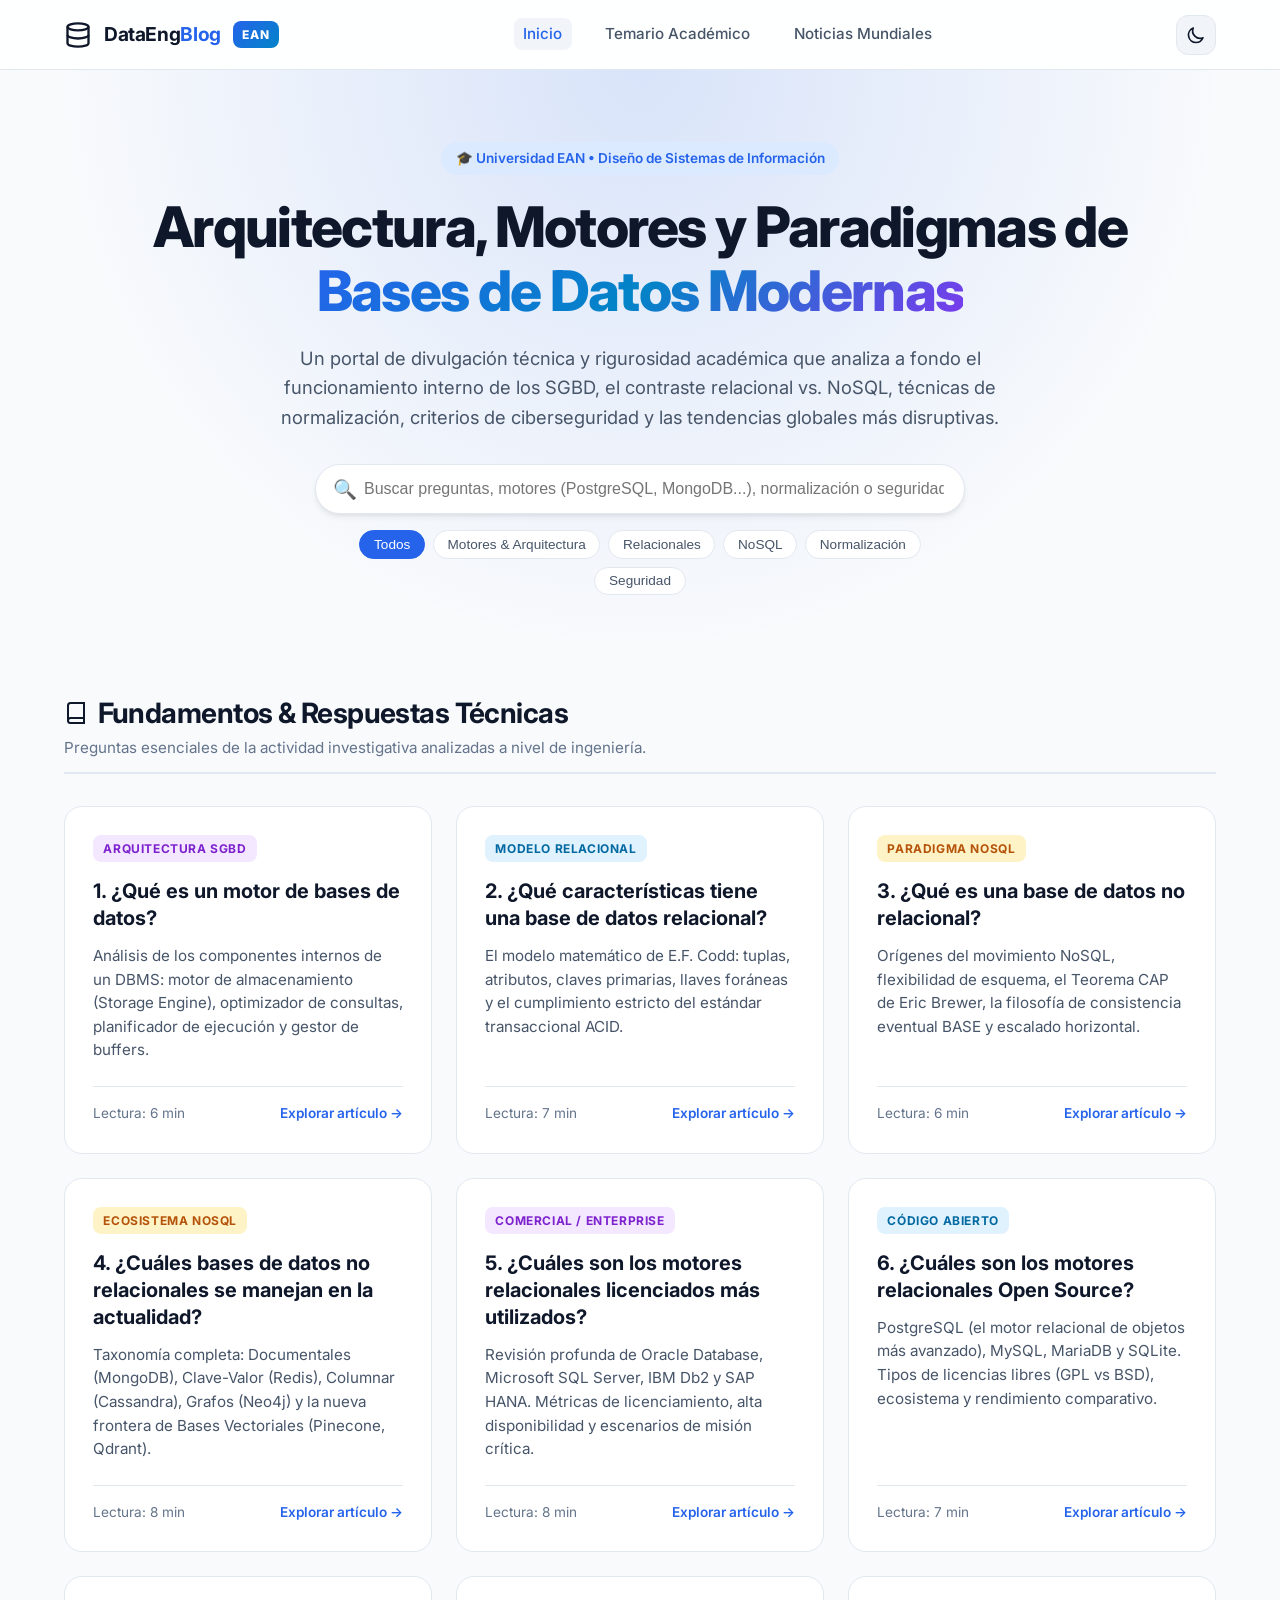
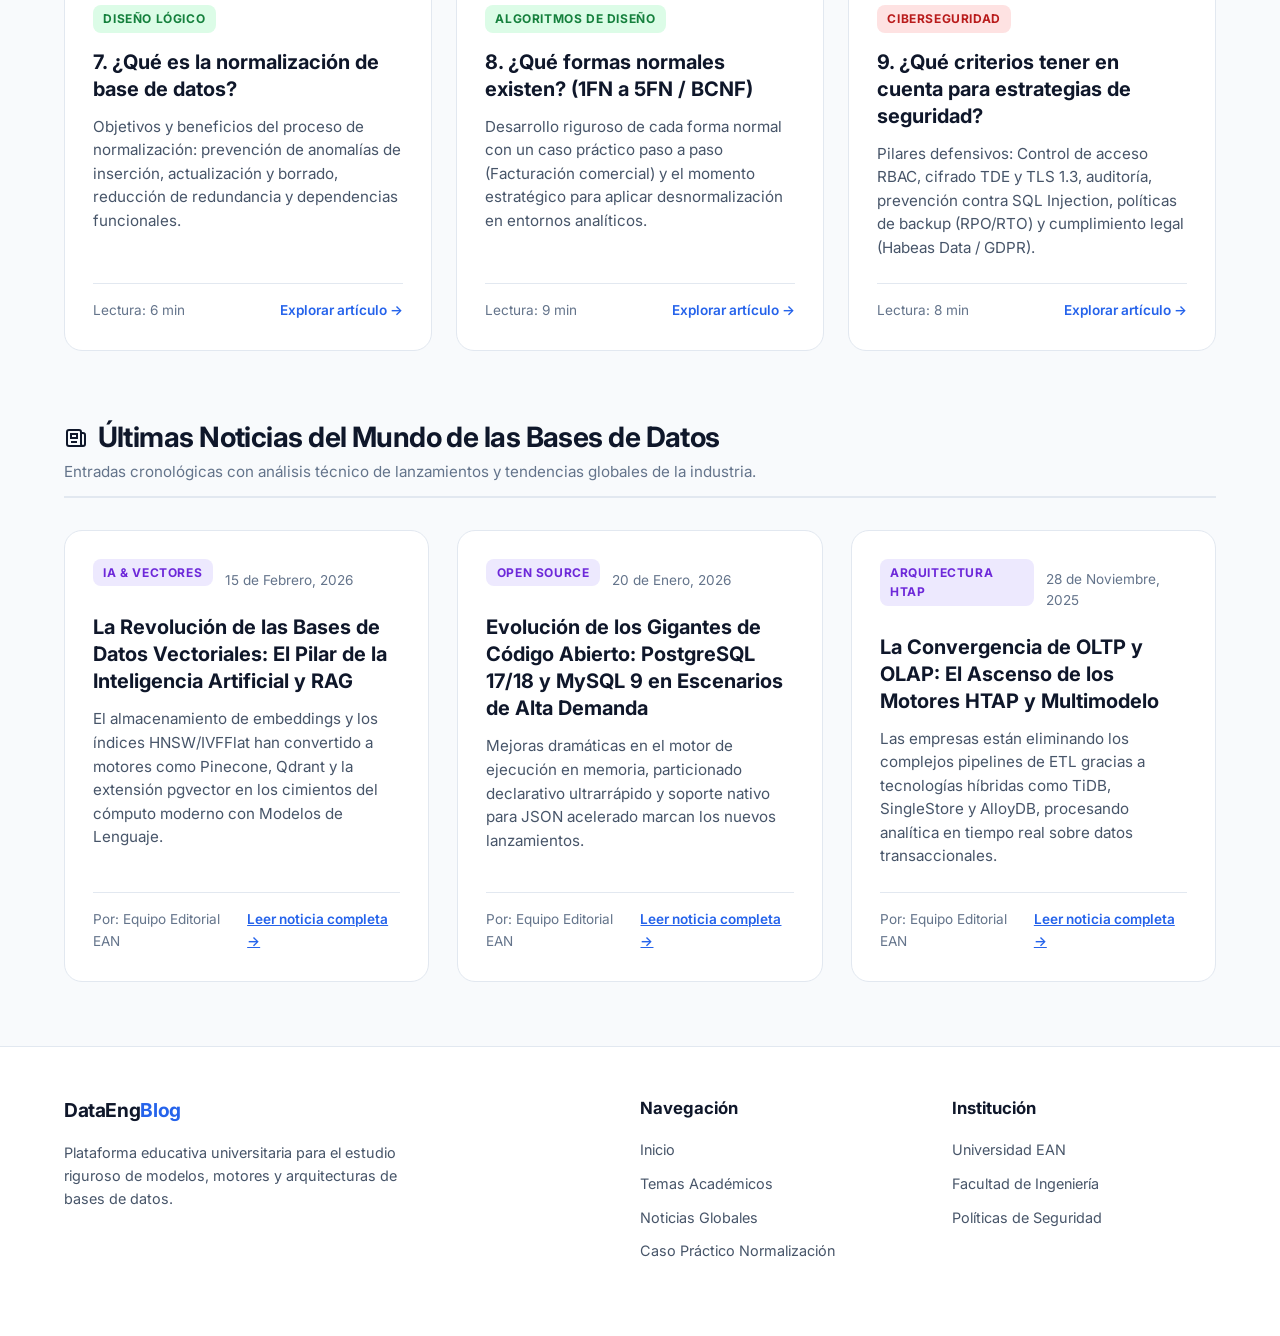
==== index.html @ cc728981 "creacion de blog" ====
<!DOCTYPE html>
<html lang="es" data-theme="light">
<head>
  <meta charset="UTF-8">
  <meta name="viewport" content="width=device-width, initial-scale=1.0">
  <title>DataEng Blog | Motores de Bases de Datos, Modelos y Seguridad — Universidad EAN</title>
  <meta name="description" content="Blog académico interactivo sobre arquitectura de motores de bases de datos, modelos relacionales y NoSQL, normalización, seguridad y últimas noticias tecnológicas.">
  <link rel="stylesheet" href="./css/styles.css">
  <link rel="preconnect" href="https://fonts.googleapis.com">
  <link rel="preconnect" href="https://fonts.gstatic.com" crossorigin>
  <link href="https://fonts.googleapis.com/css2?family=Inter:wght@400;500;600;700;800&family=JetBrains+Mono:wght@400;500;600&display=swap" rel="stylesheet">
</head>
<body>
  <div id="reading-progress"></div>

  <!-- Header -->
  <header class="site-header">
    <div class="container nav-wrapper">
      <a href="./index.html" class="brand">
        <svg width="28" height="28" viewBox="0 0 24 24" fill="none" stroke="currentColor" stroke-width="2">
          <ellipse cx="12" cy="5" rx="9" ry="3"></ellipse>
          <path d="M21 12c0 1.66-4 3-9 3s-9-1.34-9-3"></path>
          <path d="M3 5v14c0 1.66 4 3 9 3s9-1.34 9-3V5"></path>
        </svg>
        <span>DataEng<span style="color:var(--primary)">Blog</span></span>
        <span class="brand-badge">EAN</span>
      </a>

      <button class="menu-toggle" aria-label="Abrir menú" aria-expanded="false">☰</button>

      <ul class="nav-links">
        <li><a href="./index.html" class="nav-link active">Inicio</a></li>
        <li><a href="#temas-academicos" class="nav-link">Temario Académico</a></li>
        <li><a href="#noticias" class="nav-link">Noticias Mundiales</a></li>
      </ul>

      <div class="nav-actions">
        <button id="theme-toggle" class="theme-toggle-btn" aria-label="Cambiar tema">
          <svg width="20" height="20" fill="none" stroke="currentColor" viewBox="0 0 24 24"><path stroke-linecap="round" stroke-linejoin="round" stroke-width="2" d="M20.354 15.354A9 9 0 018.646 3.646 9.003 9.003 0 0012 21a9.003 9.003 0 008.354-5.646z"/></svg>
        </button>
      </div>
    </div>
  </header>

  <!-- Hero Section -->
  <main>
    <section class="hero">
      <div class="container">
        <div class="hero-tag">
          <span>🎓 Universidad EAN &bull; Diseño de Sistemas de Información</span>
        </div>
        <h1 class="hero-title">
          Arquitectura, Motores y Paradigmas de <br><span class="gradient-text">Bases de Datos Modernas</span>
        </h1>
        <p class="hero-subtitle">
          Un portal de divulgación técnica y rigurosidad académica que analiza a fondo el funcionamiento interno de los SGBD, el contraste relacional vs. NoSQL, técnicas de normalización, criterios de ciberseguridad y las tendencias globales más disruptivas.
        </p>

        <!-- Search & Filter Controls -->
        <div class="search-filter-box">
          <div class="search-input-wrapper">
            <span class="search-icon">🔍</span>
            <input type="text" id="topic-search" class="search-input" placeholder="Buscar preguntas, motores (PostgreSQL, MongoDB...), normalización o seguridad...">
          </div>
          <div class="filter-pills">
            <button class="filter-pill active" data-category="all">Todos</button>
            <button class="filter-pill" data-category="motores">Motores & Arquitectura</button>
            <button class="filter-pill" data-category="relacional">Relacionales</button>
            <button class="filter-pill" data-category="nosql">NoSQL</button>
            <button class="filter-pill" data-category="normalizacion">Normalización</button>
            <button class="filter-pill" data-category="seguridad">Seguridad</button>
          </div>
        </div>
      </div>
    </section>

    <!-- Academic Core Topics Section -->
    <section id="temas-academicos" class="container">
      <div class="section-header">
        <div>
          <h2 class="section-title">
            <svg width="24" height="24" fill="none" stroke="currentColor" stroke-width="2"><path d="M4 19.5A2.5 2.5 0 0 1 6.5 17H20"></path><path d="M6.5 2H20v20H6.5A2.5 2.5 0 0 1 4 19.5v-15A2.5 2.5 0 0 1 6.5 2z"></path></svg>
            Fundamentos & Respuestas Técnicas
          </h2>
          <p class="section-subtitle">Preguntas esenciales de la actividad investigativa analizadas a nivel de ingeniería.</p>
        </div>
      </div>

      <div class="cards-grid" id="topics-container">
        <!-- 1. Motor de bases de datos -->
        <a href="./paginas/motor-bd.html" class="card topic-card" data-category="motores">
          <span class="card-badge engines">Arquitectura SGBD</span>
          <h3 class="card-title">1. ¿Qué es un motor de bases de datos?</h3>
          <p class="card-excerpt">
            Análisis de los componentes internos de un DBMS: motor de almacenamiento (Storage Engine), optimizador de consultas, planificador de ejecución y gestor de buffers.
          </p>
          <div class="card-footer">
            <span>Lectura: 6 min</span>
            <span class="read-more-link">Explorar artículo &rarr;</span>
          </div>
        </a>

        <!-- 2. BD Relacional -->
        <a href="./paginas/bd-relacional.html" class="card topic-card" data-category="relacional">
          <span class="card-badge relational">Modelo Relacional</span>
          <h3 class="card-title">2. ¿Qué características tiene una base de datos relacional?</h3>
          <p class="card-excerpt">
            El modelo matemático de E.F. Codd: tuplas, atributos, claves primarias, llaves foráneas y el cumplimiento estricto del estándar transaccional ACID.
          </p>
          <div class="card-footer">
            <span>Lectura: 7 min</span>
            <span class="read-more-link">Explorar artículo &rarr;</span>
          </div>
        </a>

        <!-- 3. BD No Relacional -->
        <a href="./paginas/bd-no-relacional.html" class="card topic-card" data-category="nosql">
          <span class="card-badge nosql">Paradigma NoSQL</span>
          <h3 class="card-title">3. ¿Qué es una base de datos no relacional?</h3>
          <p class="card-excerpt">
            Orígenes del movimiento NoSQL, flexibilidad de esquema, el Teorema CAP de Eric Brewer, la filosofía de consistencia eventual BASE y escalado horizontal.
          </p>
          <div class="card-footer">
            <span>Lectura: 6 min</span>
            <span class="read-more-link">Explorar artículo &rarr;</span>
          </div>
        </a>

        <!-- 4. NoSQL en la actualidad -->
        <a href="./paginas/nosql-actualidad.html" class="card topic-card" data-category="nosql">
          <span class="card-badge nosql">Ecosistema NoSQL</span>
          <h3 class="card-title">4. ¿Cuáles bases de datos no relacionales se manejan en la actualidad?</h3>
          <p class="card-excerpt">
            Taxonomía completa: Documentales (MongoDB), Clave-Valor (Redis), Columnar (Cassandra), Grafos (Neo4j) y la nueva frontera de Bases Vectoriales (Pinecone, Qdrant).
          </p>
          <div class="card-footer">
            <span>Lectura: 8 min</span>
            <span class="read-more-link">Explorar artículo &rarr;</span>
          </div>
        </a>

        <!-- 5. Motores Relacionales Licenciados -->
        <a href="./paginas/motores-licenciados.html" class="card topic-card" data-category="relacional">
          <span class="card-badge engines">Comercial / Enterprise</span>
          <h3 class="card-title">5. ¿Cuáles son los motores relacionales licenciados más utilizados?</h3>
          <p class="card-excerpt">
            Revisión profunda de Oracle Database, Microsoft SQL Server, IBM Db2 y SAP HANA. Métricas de licenciamiento, alta disponibilidad y escenarios de misión crítica.
          </p>
          <div class="card-footer">
            <span>Lectura: 8 min</span>
            <span class="read-more-link">Explorar artículo &rarr;</span>
          </div>
        </a>

        <!-- 6. Motores Relacionales Open Source -->
        <a href="./paginas/motores-opensource.html" class="card topic-card" data-category="relacional">
          <span class="card-badge relational">Código Abierto</span>
          <h3 class="card-title">6. ¿Cuáles son los motores relacionales Open Source?</h3>
          <p class="card-excerpt">
            PostgreSQL (el motor relacional de objetos más avanzado), MySQL, MariaDB y SQLite. Tipos de licencias libres (GPL vs BSD), ecosistema y rendimiento comparativo.
          </p>
          <div class="card-footer">
            <span>Lectura: 7 min</span>
            <span class="read-more-link">Explorar artículo &rarr;</span>
          </div>
        </a>

        <!-- 7. Normalización -->
        <a href="./paginas/normalizacion.html" class="card topic-card" data-category="normalizacion">
          <span class="card-badge normalization">Diseño Lógico</span>
          <h3 class="card-title">7. ¿Qué es la normalización de base de datos?</h3>
          <p class="card-excerpt">
            Objetivos y beneficios del proceso de normalización: prevención de anomalías de inserción, actualización y borrado, reducción de redundancia y dependencias funcionales.
          </p>
          <div class="card-footer">
            <span>Lectura: 6 min</span>
            <span class="read-more-link">Explorar artículo &rarr;</span>
          </div>
        </a>

        <!-- 8. Formas Normales -->
        <a href="./paginas/formas-normales.html" class="card topic-card" data-category="normalizacion">
          <span class="card-badge normalization">Algoritmos de Diseño</span>
          <h3 class="card-title">8. ¿Qué formas normales existen? (1FN a 5FN / BCNF)</h3>
          <p class="card-excerpt">
            Desarrollo riguroso de cada forma normal con un caso práctico paso a paso (Facturación comercial) y el momento estratégico para aplicar desnormalización en entornos analíticos.
          </p>
          <div class="card-footer">
            <span>Lectura: 9 min</span>
            <span class="read-more-link">Explorar artículo &rarr;</span>
          </div>
        </a>

        <!-- 9. Criterios de Seguridad -->
        <a href="./paginas/seguridad-bd.html" class="card topic-card" data-category="seguridad">
          <span class="card-badge security">Ciberseguridad</span>
          <h3 class="card-title">9. ¿Qué criterios tener en cuenta para estrategias de seguridad?</h3>
          <p class="card-excerpt">
            Pilares defensivos: Control de acceso RBAC, cifrado TDE y TLS 1.3, auditoría, prevención contra SQL Injection, políticas de backup (RPO/RTO) y cumplimiento legal (Habeas Data / GDPR).
          </p>
          <div class="card-footer">
            <span>Lectura: 8 min</span>
            <span class="read-more-link">Explorar artículo &rarr;</span>
          </div>
        </a>
      </div>
    </section>

    <!-- News Feed Section -->
    <section id="noticias" class="container">
      <div class="section-header">
        <div>
          <h2 class="section-title">
            <svg width="24" height="24" fill="none" stroke="currentColor" stroke-width="2"><path d="M19 20H5a2 2 0 0 1-2-2V6a2 2 0 0 1 2-2h10a2 2 0 0 1 2 2v1m2 13a2 2 0 0 1-2-2V7m2 13a2 2 0 0 0 2-2V9a2 2 0 0 0-2-2h-2m-4-3H9M7 16h6M7 8h6v4H7V8z"></path></svg>
            Últimas Noticias del Mundo de las Bases de Datos
          </h2>
          <p class="section-subtitle">Entradas cronológicas con análisis técnico de lanzamientos y tendencias globales de la industria.</p>
        </div>
      </div>

      <div class="news-grid">
        <!-- Noticia 1 -->
        <article class="news-card">
          <div class="news-meta">
            <span class="card-badge news">IA & Vectores</span>
            <time datetime="2026-02-15">15 de Febrero, 2026</time>
          </div>
          <h3 class="card-title">
            <a href="./noticias/noticia-1-vector-databases.html" style="text-decoration:none; color:inherit;">
              La Revolución de las Bases de Datos Vectoriales: El Pilar de la Inteligencia Artificial y RAG
            </a>
          </h3>
          <p class="card-excerpt">
            El almacenamiento de embeddings y los índices HNSW/IVFFlat han convertido a motores como Pinecone, Qdrant y la extensión pgvector en los cimientos del cómputo moderno con Modelos de Lenguaje.
          </p>
          <div class="card-footer">
            <span>Por: Equipo Editorial EAN</span>
            <a href="./noticias/noticia-1-vector-databases.html" class="read-more-link">Leer noticia completa &rarr;</a>
          </div>
        </article>

        <!-- Noticia 2 -->
        <article class="news-card">
          <div class="news-meta">
            <span class="card-badge news">Open Source</span>
            <time datetime="2026-01-20">20 de Enero, 2026</time>
          </div>
          <h3 class="card-title">
            <a href="./noticias/noticia-2-postgresql-mysql-evolucion.html" style="text-decoration:none; color:inherit;">
              Evolución de los Gigantes de Código Abierto: PostgreSQL 17/18 y MySQL 9 en Escenarios de Alta Demanda
            </a>
          </h3>
          <p class="card-excerpt">
            Mejoras dramáticas en el motor de ejecución en memoria, particionado declarativo ultrarrápido y soporte nativo para JSON acelerado marcan los nuevos lanzamientos.
          </p>
          <div class="card-footer">
            <span>Por: Equipo Editorial EAN</span>
            <a href="./noticias/noticia-2-postgresql-mysql-evolucion.html" class="read-more-link">Leer noticia completa &rarr;</a>
          </div>
        </article>

        <!-- Noticia 3 -->
        <article class="news-card">
          <div class="news-meta">
            <span class="card-badge news">Arquitectura HTAP</span>
            <time datetime="2025-11-28">28 de Noviembre, 2025</time>
          </div>
          <h3 class="card-title">
            <a href="./noticias/noticia-3-arquitecturas-htap.html" style="text-decoration:none; color:inherit;">
              La Convergencia de OLTP y OLAP: El Ascenso de los Motores HTAP y Multimodelo
            </a>
          </h3>
          <p class="card-excerpt">
            Las empresas están eliminando los complejos pipelines de ETL gracias a tecnologías híbridas como TiDB, SingleStore y AlloyDB, procesando analítica en tiempo real sobre datos transaccionales.
          </p>
          <div class="card-footer">
            <span>Por: Equipo Editorial EAN</span>
            <a href="./noticias/noticia-3-arquitecturas-htap.html" class="read-more-link">Leer noticia completa &rarr;</a>
          </div>
        </article>
      </div>
    </section>

  </main>

  <!-- Footer -->
  <footer class="site-footer">
    <div class="container">
      <div class="footer-grid">
        <div class="footer-col">
          <div class="brand" style="margin-bottom:1rem;">
            <span>DataEng<span style="color:var(--primary)">Blog</span></span>
          </div>
          <p style="font-size:0.9rem; line-height:1.6; max-width:360px;">
            Plataforma educativa universitaria para el estudio riguroso de modelos, motores y arquitecturas de bases de datos.
          </p>
        </div>
        <div class="footer-col">
          <h4>Navegación</h4>
          <ul class="footer-links">
            <li><a href="./index.html">Inicio</a></li>
            <li><a href="#temas-academicos">Temas Académicos</a></li>
            <li><a href="#noticias">Noticias Globales</a></li>
            <li><a href="./paginas/formas-normales.html">Caso Práctico Normalización</a></li>
          </ul>
        </div>
        <div class="footer-col">
          <h4>Institución</h4>
          <ul class="footer-links">
            <li><a href="https://universidadean.edu.co" target="_blank" rel="noopener">Universidad EAN</a></li>
            <li><a href="#autor">Facultad de Ingeniería</a></li>
            <li><a href="./paginas/seguridad-bd.html">Políticas de Seguridad</a></li>
          </ul>
        </div>
      </div>
    </div>
  </footer>

  <script src="./js/main.js"></script>
</body>
</html>
---- css/styles.css ----
/* ==========================================================================
   BLOG ACADÉMICO DE BASES DE DATOS - UNIVERSIDAD EAN
   Design System & Styling
   ========================================================================== */

:root {
  --font-sans: 'Inter', -apple-system, BlinkMacSystemFont, 'Segoe UI', Roboto, Oxygen, Ubuntu, Cantarell, sans-serif;
  --font-mono: 'JetBrains Mono', 'Fira Code', Consolas, Monaco, monospace;

  /* Theme Light */
  --bg-primary: #f8fafc;
  --bg-surface: #ffffff;
  --bg-surface-elevated: #ffffff;
  --bg-secondary: #f1f5f9;
  --bg-accent-subtle: #eff6ff;
  --border-color: #e2e8f0;
  --border-hover: #cbd5e1;
  
  --text-primary: #0f172a;
  --text-secondary: #475569;
  --text-muted: #64748b;
  --text-inverse: #ffffff;

  --primary: #2563eb;
  --primary-hover: #1d4ed8;
  --primary-light: #dbeafe;
  --primary-glow: rgba(37, 99, 235, 0.15);

  --accent-cyan: #0284c7;
  --accent-emerald: #059669;
  --accent-amber: #d97706;
  --accent-purple: #7c3aed;

  --code-bg: #0f172a;
  --code-text: #e2e8f0;

  --shadow-sm: 0 1px 2px 0 rgb(0 0 0 / 0.05);
  --shadow-md: 0 4px 6px -1px rgb(0 0 0 / 0.07), 0 2px 4px -2px rgb(0 0 0 / 0.07);
  --shadow-lg: 0 10px 15px -3px rgb(0 0 0 / 0.08), 0 4px 6px -4px rgb(0 0 0 / 0.05);
  --shadow-glow: 0 0 25px rgba(37, 99, 235, 0.18);

  --radius-sm: 8px;
  --radius-md: 12px;
  --radius-lg: 18px;
  --radius-full: 9999px;

  --nav-height: 70px;
  --container-max: 1200px;
  --transition-fast: 0.15s ease;
  --transition-normal: 0.25s ease;
}

[data-theme="dark"] {
  --bg-primary: #0b0f17;
  --bg-surface: #111827;
  --bg-surface-elevated: #1a2234;
  --bg-secondary: #1e293b;
  --bg-accent-subtle: #172554;
  --border-color: #243044;
  --border-hover: #334155;

  --text-primary: #f8fafc;
  --text-secondary: #cbd5e1;
  --text-muted: #94a3b8;
  --text-inverse: #0b0f17;

  --primary: #3b82f6;
  --primary-hover: #60a5fa;
  --primary-light: #1e3a8a;
  --primary-glow: rgba(59, 130, 246, 0.25);

  --accent-cyan: #38bdf8;
  --accent-emerald: #10b981;
  --accent-amber: #f59e0b;
  --accent-purple: #a855f7;

  --code-bg: #090d16;
  --code-text: #f1f5f9;

  --shadow-sm: 0 1px 2px 0 rgb(0 0 0 / 0.4);
  --shadow-md: 0 4px 6px -1px rgb(0 0 0 / 0.4), 0 2px 4px -2px rgb(0 0 0 / 0.4);
  --shadow-lg: 0 10px 15px -3px rgb(0 0 0 / 0.5), 0 4px 6px -4px rgb(0 0 0 / 0.3);
  --shadow-glow: 0 0 30px rgba(59, 130, 246, 0.22);
}

/* Reset & Base */
*, *::before, *::after {
  box-sizing: border-box;
  margin: 0;
  padding: 0;
}

html {
  font-family: var(--font-sans);
  font-size: 16px;
  line-height: 1.6;
  color: var(--text-primary);
  background-color: var(--bg-primary);
  scroll-behavior: smooth;
  scroll-padding-top: calc(var(--nav-height) + 20px);
}

body {
  min-height: 100vh;
  display: flex;
  flex-direction: column;
  background-color: var(--bg-primary);
  transition: background-color var(--transition-normal), color var(--transition-normal);
  -webkit-font-smoothing: antialiased;
}

/* Container */
.container {
  width: 100%;
  max-width: var(--container-max);
  margin-left: auto;
  margin-right: auto;
  padding-left: 1.5rem;
  padding-right: 1.5rem;
}

/* Reading Progress Bar */
#reading-progress {
  position: fixed;
  top: 0;
  left: 0;
  height: 4px;
  background: linear-gradient(90deg, var(--primary), var(--accent-cyan));
  width: 0%;
  z-index: 1000;
  transition: width 0.1s ease-out;
}

/* Header & Navigation */
.site-header {
  position: sticky;
  top: 0;
  height: var(--nav-height);
  background-color: rgba(255, 255, 255, 0.85);
  backdrop-filter: blur(12px);
  -webkit-backdrop-filter: blur(12px);
  border-bottom: 1px solid var(--border-color);
  z-index: 900;
  transition: background-color var(--transition-normal), border-color var(--transition-normal);
}

[data-theme="dark"] .site-header {
  background-color: rgba(17, 24, 39, 0.85);
}

.nav-wrapper {
  display: flex;
  align-items: center;
  justify-content: space-between;
  height: 100%;
}

.brand {
  display: flex;
  align-items: center;
  gap: 0.75rem;
  text-decoration: none;
  color: var(--text-primary);
  font-weight: 700;
  font-size: 1.2rem;
  letter-spacing: -0.02em;
}

.brand-badge {
  background: linear-gradient(135deg, var(--primary), var(--accent-cyan));
  color: #fff;
  font-size: 0.75rem;
  font-weight: 800;
  padding: 0.25rem 0.6rem;
  border-radius: var(--radius-sm);
  text-transform: uppercase;
  letter-spacing: 0.05em;
}

.nav-links {
  display: flex;
  align-items: center;
  gap: 1.5rem;
  list-style: none;
}

.nav-link {
  color: var(--text-secondary);
  text-decoration: none;
  font-weight: 500;
  font-size: 0.95rem;
  transition: color var(--transition-fast);
  padding: 0.4rem 0.6rem;
  border-radius: var(--radius-sm);
}

.nav-link:hover, .nav-link.active {
  color: var(--primary);
  background-color: var(--bg-secondary);
}

.nav-actions {
  display: flex;
  align-items: center;
  gap: 0.75rem;
}

.theme-toggle-btn {
  background: var(--bg-secondary);
  border: 1px solid var(--border-color);
  color: var(--text-primary);
  width: 40px;
  height: 40px;
  border-radius: var(--radius-md);
  display: flex;
  align-items: center;
  justify-content: center;
  cursor: pointer;
  transition: all var(--transition-fast);
}

.theme-toggle-btn:hover {
  border-color: var(--primary);
  transform: translateY(-1px);
}

.menu-toggle {
  display: none;
  background: transparent;
  border: none;
  color: var(--text-primary);
  font-size: 1.5rem;
  cursor: pointer;
}

/* Hero Section */
.hero {
  padding: 4.5rem 0 3rem 0;
  background: radial-gradient(circle at 50% 0%, var(--primary-glow) 0%, transparent 65%);
  text-align: center;
  position: relative;
}

.hero-tag {
  display: inline-flex;
  align-items: center;
  gap: 0.5rem;
  padding: 0.35rem 0.9rem;
  background: var(--primary-light);
  color: var(--primary);
  border-radius: var(--radius-full);
  font-size: 0.85rem;
  font-weight: 600;
  margin-bottom: 1.25rem;
}

.hero-title {
  font-size: clamp(2.2rem, 5vw, 3.5rem);
  font-weight: 800;
  letter-spacing: -0.03em;
  line-height: 1.15;
  margin-bottom: 1.25rem;
  color: var(--text-primary);
}

.hero-title .gradient-text {
  background: linear-gradient(135deg, var(--primary) 0%, var(--accent-cyan) 50%, var(--accent-purple) 100%);
  -webkit-background-clip: text;
  -webkit-text-fill-color: transparent;
}

.hero-subtitle {
  font-size: 1.15rem;
  color: var(--text-secondary);
  max-width: 720px;
  margin: 0 auto 2rem auto;
  line-height: 1.6;
}

/* Search and Filters Bar */
.search-filter-box {
  max-width: 650px;
  margin: 0 auto 3rem auto;
  position: relative;
}

.search-input-wrapper {
  position: relative;
  display: flex;
  align-items: center;
}

.search-input {
  width: 100%;
  padding: 0.95rem 1.25rem 0.95rem 3rem;
  font-size: 1rem;
  border-radius: var(--radius-full);
  border: 1px solid var(--border-color);
  background: var(--bg-surface);
  color: var(--text-primary);
  box-shadow: var(--shadow-md);
  outline: none;
  transition: all var(--transition-fast);
}

.search-input:focus {
  border-color: var(--primary);
  box-shadow: 0 0 0 4px var(--primary-light);
}

.search-icon {
  position: absolute;
  left: 1.1rem;
  color: var(--text-muted);
  font-size: 1.2rem;
  pointer-events: none;
}

.filter-pills {
  display: flex;
  justify-content: center;
  flex-wrap: wrap;
  gap: 0.5rem;
  margin-top: 1rem;
}

.filter-pill {
  border: 1px solid var(--border-color);
  background: var(--bg-surface);
  color: var(--text-secondary);
  padding: 0.35rem 0.85rem;
  border-radius: var(--radius-full);
  font-size: 0.85rem;
  font-weight: 500;
  cursor: pointer;
  transition: all var(--transition-fast);
}

.filter-pill:hover, .filter-pill.active {
  background: var(--primary);
  color: #fff;
  border-color: var(--primary);
}

/* Section Header */
.section-header {
  display: flex;
  align-items: flex-end;
  justify-content: space-between;
  margin-bottom: 2rem;
  border-bottom: 2px solid var(--border-color);
  padding-bottom: 0.75rem;
}

.section-title {
  font-size: 1.75rem;
  font-weight: 700;
  letter-spacing: -0.02em;
  color: var(--text-primary);
  display: flex;
  align-items: center;
  gap: 0.6rem;
}

.section-subtitle {
  color: var(--text-muted);
  font-size: 0.95rem;
}

/* Topics Grid */
.cards-grid {
  display: grid;
  grid-template-columns: repeat(auto-fill, minmax(320px, 1fr));
  gap: 1.5rem;
  margin-bottom: 4rem;
}

.card {
  background: var(--bg-surface);
  border: 1px solid var(--border-color);
  border-radius: var(--radius-lg);
  padding: 1.75rem;
  display: flex;
  flex-direction: column;
  transition: transform var(--transition-normal), box-shadow var(--transition-normal), border-color var(--transition-normal);
  text-decoration: none;
  color: inherit;
  position: relative;
  overflow: hidden;
}

.card:hover {
  transform: translateY(-4px);
  box-shadow: var(--shadow-lg);
  border-color: var(--primary);
}

.card-badge {
  align-self: flex-start;
  font-size: 0.75rem;
  font-weight: 700;
  text-transform: uppercase;
  letter-spacing: 0.05em;
  padding: 0.25rem 0.65rem;
  border-radius: var(--radius-sm);
  background: var(--bg-secondary);
  color: var(--text-muted);
  margin-bottom: 1rem;
}

.card-badge.relational { background: #e0f2fe; color: #0369a1; }
.card-badge.nosql { background: #fef3c7; color: #b45309; }
.card-badge.engines { background: #f3e8ff; color: #7e22ce; }
.card-badge.normalization { background: #dcfce7; color: #15803d; }
.card-badge.security { background: #fee2e2; color: #b91c1c; }
.card-badge.news { background: #ede9fe; color: #6d28d9; }

[data-theme="dark"] .card-badge.relational { background: #082f49; color: #38bdf8; }
[data-theme="dark"] .card-badge.nosql { background: #451a03; color: #fbbf24; }
[data-theme="dark"] .card-badge.engines { background: #3b0764; color: #c084fc; }
[data-theme="dark"] .card-badge.normalization { background: #052e16; color: #4ade80; }
[data-theme="dark"] .card-badge.security { background: #450a0a; color: #f87171; }
[data-theme="dark"] .card-badge.news { background: #2e1065; color: #a78bfa; }

.card-title {
  font-size: 1.25rem;
  font-weight: 700;
  line-height: 1.35;
  margin-bottom: 0.75rem;
  color: var(--text-primary);
}

.card-excerpt {
  color: var(--text-secondary);
  font-size: 0.95rem;
  line-height: 1.55;
  flex-grow: 1;
  margin-bottom: 1.5rem;
}

.card-footer {
  display: flex;
  align-items: center;
  justify-content: space-between;
  font-size: 0.85rem;
  color: var(--text-muted);
  border-top: 1px solid var(--border-color);
  padding-top: 1rem;
}

.read-more-link {
  color: var(--primary);
  font-weight: 600;
  display: flex;
  align-items: center;
  gap: 0.35rem;
}

/* News Section Cards */
.news-grid {
  display: grid;
  grid-template-columns: repeat(auto-fill, minmax(340px, 1fr));
  gap: 1.75rem;
  margin-bottom: 4rem;
}

.news-card {
  background: var(--bg-surface);
  border: 1px solid var(--border-color);
  border-radius: var(--radius-lg);
  padding: 1.75rem;
  display: flex;
  flex-direction: column;
  transition: all var(--transition-normal);
  text-decoration: none;
  color: inherit;
}

.news-card:hover {
  transform: translateY(-4px);
  border-color: var(--accent-cyan);
  box-shadow: var(--shadow-lg);
}

.news-meta {
  display: flex;
  align-items: center;
  gap: 0.75rem;
  font-size: 0.85rem;
  color: var(--text-muted);
  margin-bottom: 0.75rem;
}

/* Article / Topic Page Template */
.article-container {
  max-width: 860px;
  margin: 2.5rem auto 5rem auto;
  padding: 0 1.5rem;
}

.article-header {
  margin-bottom: 2.5rem;
  border-bottom: 1px solid var(--border-color);
  padding-bottom: 2rem;
}

.breadcrumbs {
  display: flex;
  align-items: center;
  gap: 0.5rem;
  font-size: 0.85rem;
  color: var(--text-muted);
  margin-bottom: 1.25rem;
}

.breadcrumbs a {
  color: var(--primary);
  text-decoration: none;
}

.breadcrumbs a:hover {
  text-decoration: underline;
}

.article-title {
  font-size: clamp(2rem, 4vw, 2.75rem);
  font-weight: 800;
  line-height: 1.2;
  letter-spacing: -0.025em;
  margin-bottom: 1rem;
}

.article-meta {
  display: flex;
  flex-wrap: wrap;
  gap: 1.5rem;
  font-size: 0.9rem;
  color: var(--text-muted);
}

.article-content {
  font-size: 1.075rem;
  line-height: 1.8;
  color: var(--text-secondary);
}

.article-content h2 {
  font-size: 1.75rem;
  font-weight: 700;
  color: var(--text-primary);
  margin: 2.5rem 0 1rem 0;
  letter-spacing: -0.02em;
  padding-bottom: 0.5rem;
  border-bottom: 1px solid var(--border-color);
}

.article-content h3 {
  font-size: 1.35rem;
  font-weight: 600;
  color: var(--text-primary);
  margin: 1.75rem 0 0.75rem 0;
}

.article-content p {
  margin-bottom: 1.35rem;
}

.article-content ul, .article-content ol {
  margin: 1rem 0 1.5rem 1.5rem;
}

.article-content li {
  margin-bottom: 0.5rem;
}

/* Callout Boxes */
.callout {
  padding: 1.25rem 1.5rem;
  border-radius: var(--radius-md);
  margin: 1.75rem 0;
  border-left: 4px solid var(--primary);
  background-color: var(--bg-surface-elevated);
  box-shadow: var(--shadow-sm);
}

.callout.info {
  border-color: var(--accent-cyan);
  background-color: var(--bg-accent-subtle);
}

.callout.warning {
  border-color: var(--accent-amber);
}

.callout.success {
  border-color: var(--accent-emerald);
}

.callout-title {
  font-weight: 700;
  font-size: 1rem;
  color: var(--text-primary);
  margin-bottom: 0.4rem;
  display: flex;
  align-items: center;
  gap: 0.5rem;
}

/* Tables */
.table-responsive {
  width: 100%;
  overflow-x: auto;
  margin: 2rem 0;
  border-radius: var(--radius-md);
  border: 1px solid var(--border-color);
  box-shadow: var(--shadow-sm);
}

table {
  width: 100%;
  border-collapse: collapse;
  text-align: left;
  font-size: 0.95rem;
  background-color: var(--bg-surface);
}

th, td {
  padding: 0.85rem 1.25rem;
  border-bottom: 1px solid var(--border-color);
}

th {
  background-color: var(--bg-secondary);
  color: var(--text-primary);
  font-weight: 700;
}

tr:hover {
  background-color: var(--bg-secondary);
}

/* Code Snippets & Blocks */
.code-block {
  position: relative;
  background: var(--code-bg);
  border: 1px solid var(--border-color);
  border-radius: var(--radius-md);
  margin: 1.75rem 0;
  overflow: hidden;
}

.code-header {
  display: flex;
  align-items: center;
  justify-content: space-between;
  padding: 0.5rem 1rem;
  background: rgba(255, 255, 255, 0.05);
  border-bottom: 1px solid rgba(255, 255, 255, 0.1);
  font-family: var(--font-mono);
  font-size: 0.8rem;
  color: #94a3b8;
}

.copy-btn {
  background: transparent;
  border: 1px solid rgba(255, 255, 255, 0.2);
  color: #e2e8f0;
  padding: 0.25rem 0.65rem;
  border-radius: var(--radius-sm);
  font-size: 0.75rem;
  cursor: pointer;
  transition: all var(--transition-fast);
}

.copy-btn:hover {
  background: rgba(255, 255, 255, 0.15);
}

pre {
  margin: 0;
  padding: 1.25rem;
  overflow-x: auto;
  font-family: var(--font-mono);
  font-size: 0.9rem;
  color: var(--code-text);
  line-height: 1.6;
}

code:not(pre code) {
  font-family: var(--font-mono);
  font-size: 0.88em;
  background-color: var(--bg-secondary);
  color: var(--primary);
  padding: 0.2em 0.4em;
  border-radius: 4px;
}

/* Diagram Container */
.diagram-box {
  background: var(--bg-surface);
  border: 1px solid var(--border-color);
  border-radius: var(--radius-md);
  padding: 1.5rem;
  margin: 2rem 0;
  text-align: center;
  box-shadow: var(--shadow-sm);
}

.diagram-caption {
  font-size: 0.85rem;
  color: var(--text-muted);
  margin-top: 0.75rem;
  font-style: italic;
}

/* Author Box & References */
.author-card {
  display: flex;
  align-items: center;
  gap: 1.25rem;
  background: var(--bg-surface);
  border: 1px solid var(--border-color);
  border-radius: var(--radius-lg);
  padding: 1.5rem;
  margin: 3rem 0;
}

.author-avatar {
  width: 60px;
  height: 60px;
  border-radius: 50%;
  background: linear-gradient(135deg, var(--primary), var(--accent-purple));
  color: #fff;
  display: flex;
  align-items: center;
  justify-content: center;
  font-weight: 800;
  font-size: 1.4rem;
}

.references-list {
  background: var(--bg-secondary);
  padding: 1.5rem 2rem;
  border-radius: var(--radius-md);
  font-size: 0.9rem;
  margin: 2.5rem 0;
}

.references-list li {
  margin-bottom: 0.75rem;
}

/* Footer */
.site-footer {
  margin-top: auto;
  background-color: var(--bg-surface);
  border-top: 1px solid var(--border-color);
  padding: 3rem 0 2rem 0;
  color: var(--text-secondary);
}

.footer-grid {
  display: grid;
  grid-template-columns: 2fr 1fr 1fr;
  gap: 3rem;
  margin-bottom: 2rem;
}

.footer-col h4 {
  font-size: 1.05rem;
  color: var(--text-primary);
  margin-bottom: 1rem;
}

.footer-links {
  list-style: none;
}

.footer-links li {
  margin-bottom: 0.5rem;
}

.footer-links a {
  color: var(--text-secondary);
  text-decoration: none;
  font-size: 0.9rem;
  transition: color var(--transition-fast);
}

.footer-links a:hover {
  color: var(--primary);
}

.footer-bottom {
  text-align: center;
  border-top: 1px solid var(--border-color);
  padding-top: 1.5rem;
  font-size: 0.85rem;
  color: var(--text-muted);
}

/* Responsive */
@media (max-width: 868px) {
  .nav-links {
    display: none;
  }
  .nav-links.open {
    display: flex;
    flex-direction: column;
    position: absolute;
    top: var(--nav-height);
    left: 0;
    right: 0;
    background: var(--bg-surface);
    border-bottom: 1px solid var(--border-color);
    padding: 1.5rem;
    box-shadow: var(--shadow-lg);
  }
  .menu-toggle {
    display: block;
  }
  .footer-grid {
    grid-template-columns: 1fr;
    gap: 2rem;
  }
}
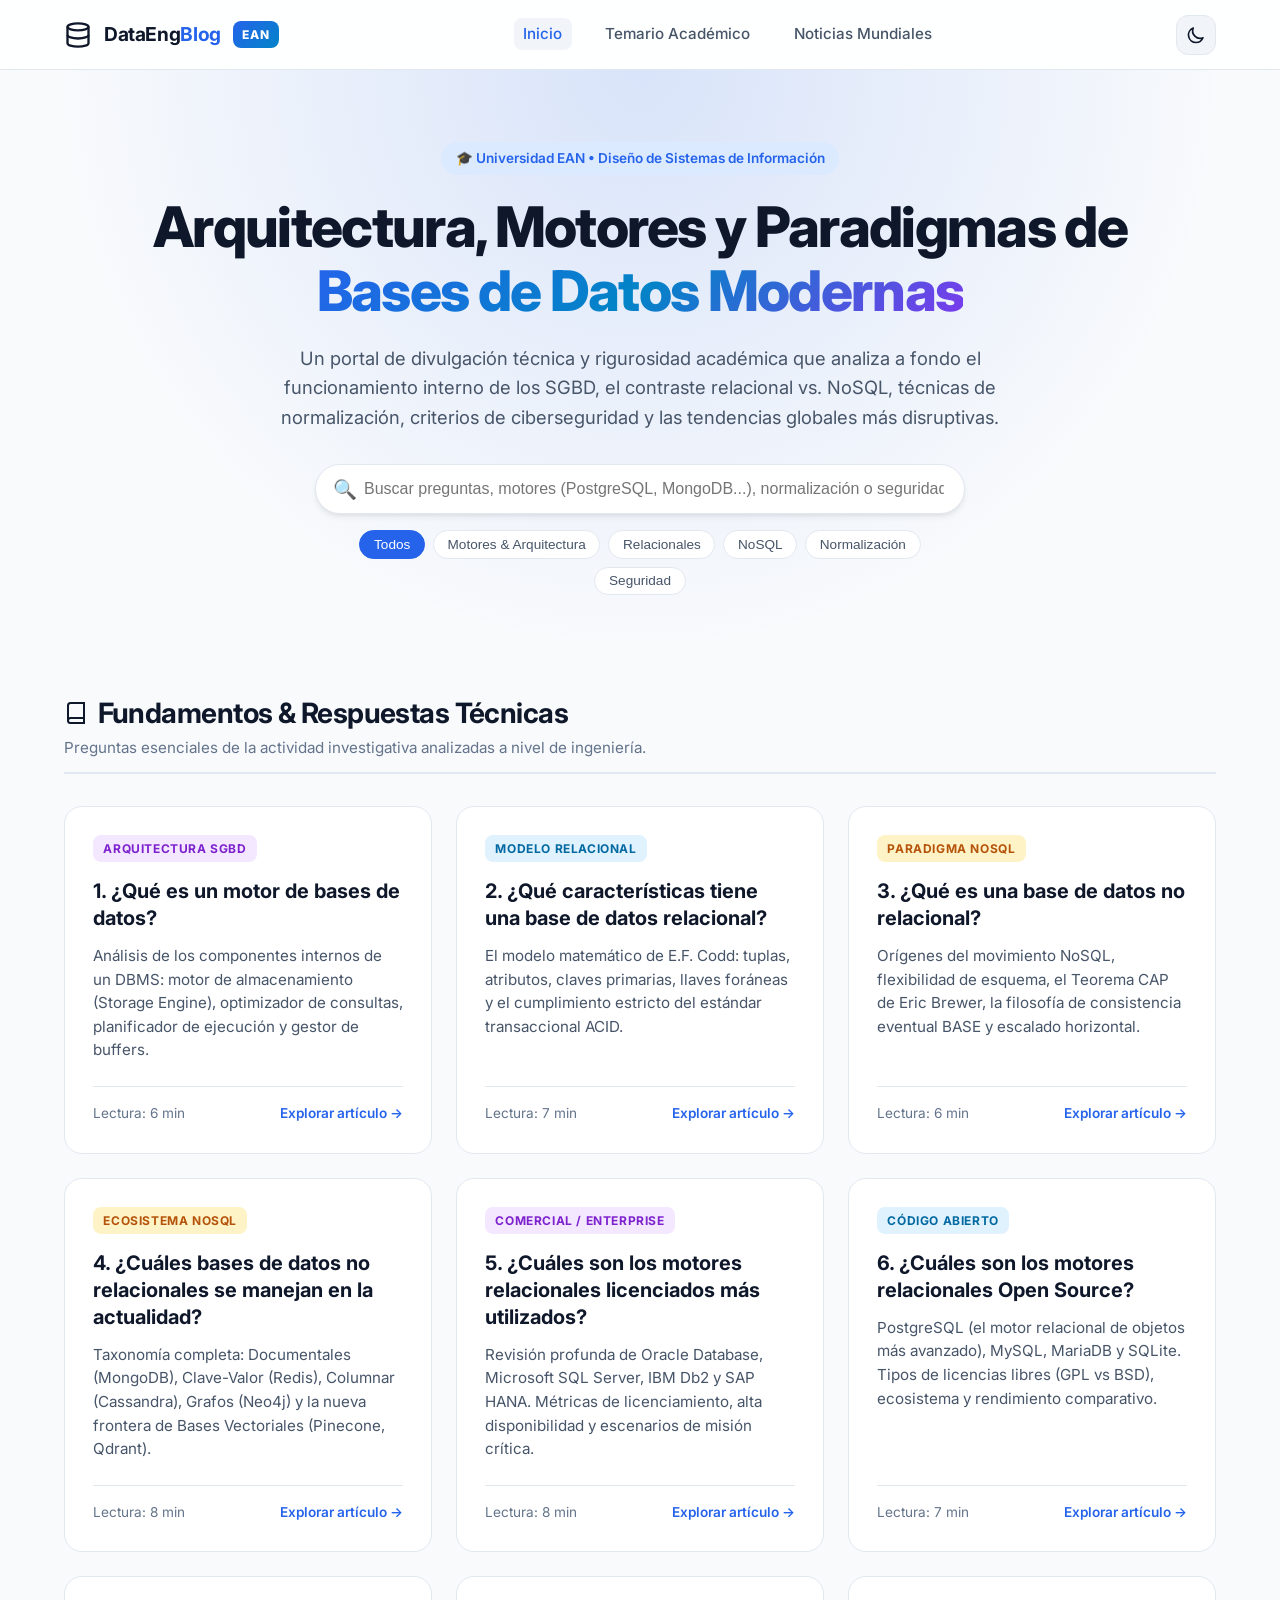
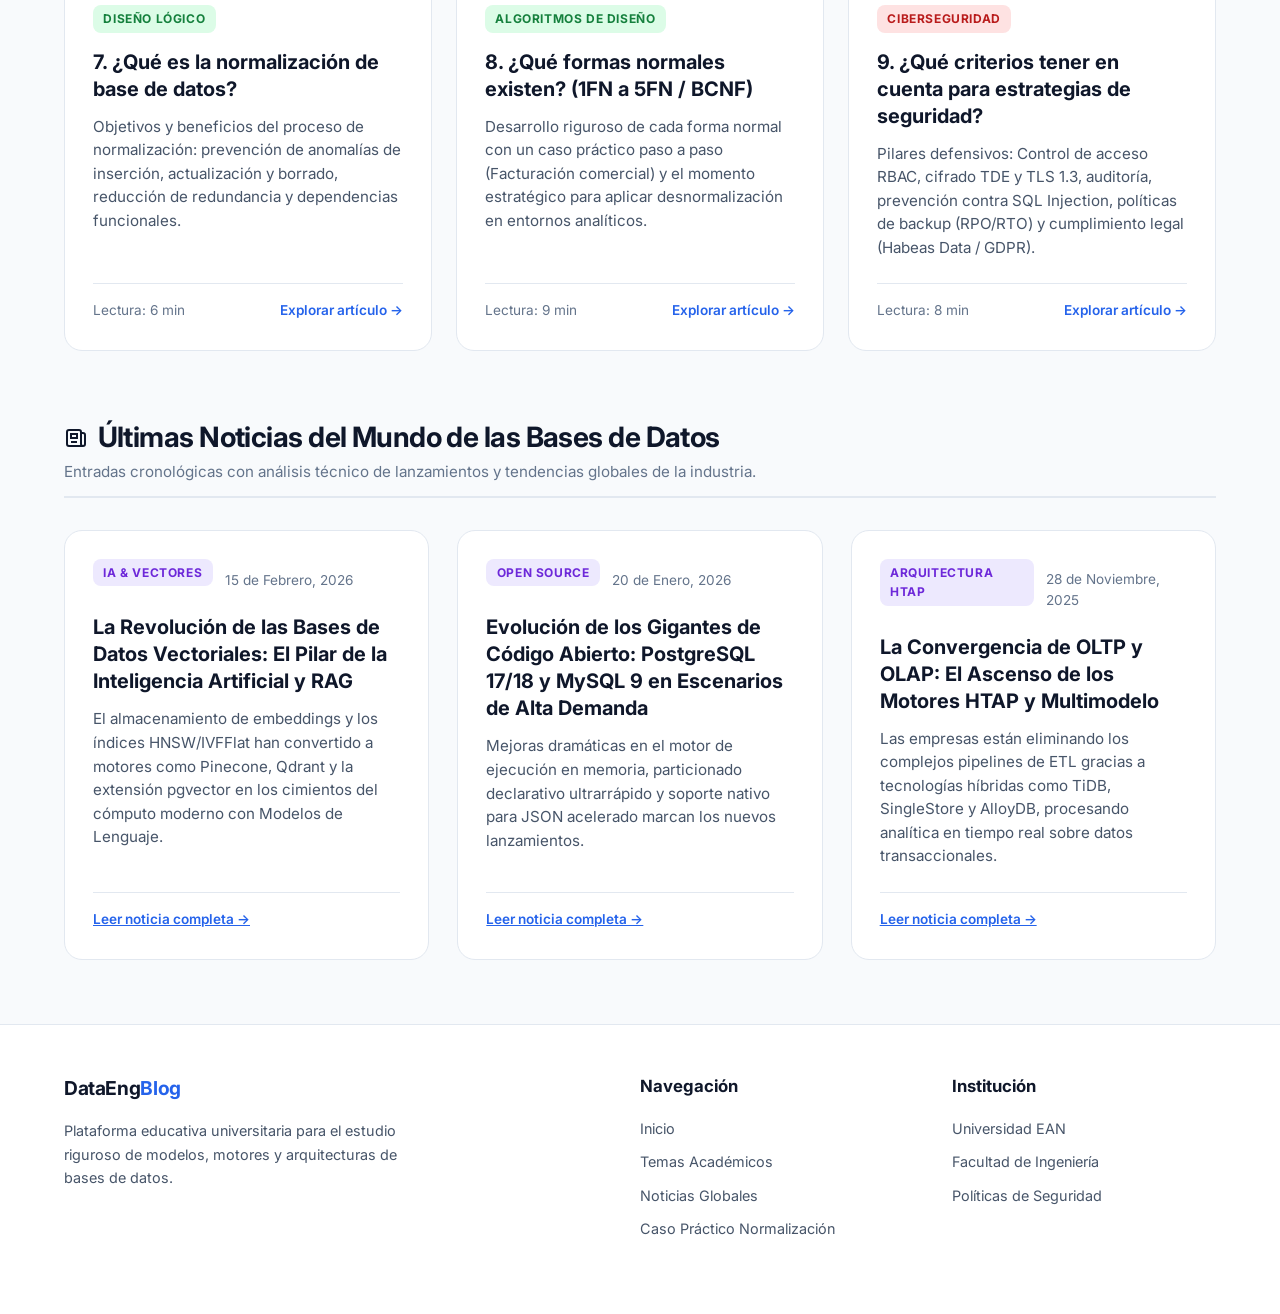
==== commit c428a66e: "ajustes en card" ====
--- a/index.html
+++ b/index.html
@@ -234,7 +234,6 @@
             El almacenamiento de embeddings y los índices HNSW/IVFFlat han convertido a motores como Pinecone, Qdrant y la extensión pgvector en los cimientos del cómputo moderno con Modelos de Lenguaje.
           </p>
           <div class="card-footer">
-            <span>Por: Equipo Editorial EAN</span>
             <a href="./noticias/noticia-1-vector-databases.html" class="read-more-link">Leer noticia completa &rarr;</a>
           </div>
         </article>
@@ -254,7 +253,6 @@
             Mejoras dramáticas en el motor de ejecución en memoria, particionado declarativo ultrarrápido y soporte nativo para JSON acelerado marcan los nuevos lanzamientos.
           </p>
           <div class="card-footer">
-            <span>Por: Equipo Editorial EAN</span>
             <a href="./noticias/noticia-2-postgresql-mysql-evolucion.html" class="read-more-link">Leer noticia completa &rarr;</a>
           </div>
         </article>
@@ -274,7 +272,6 @@
             Las empresas están eliminando los complejos pipelines de ETL gracias a tecnologías híbridas como TiDB, SingleStore y AlloyDB, procesando analítica en tiempo real sobre datos transaccionales.
           </p>
           <div class="card-footer">
-            <span>Por: Equipo Editorial EAN</span>
             <a href="./noticias/noticia-3-arquitecturas-htap.html" class="read-more-link">Leer noticia completa &rarr;</a>
           </div>
         </article>
